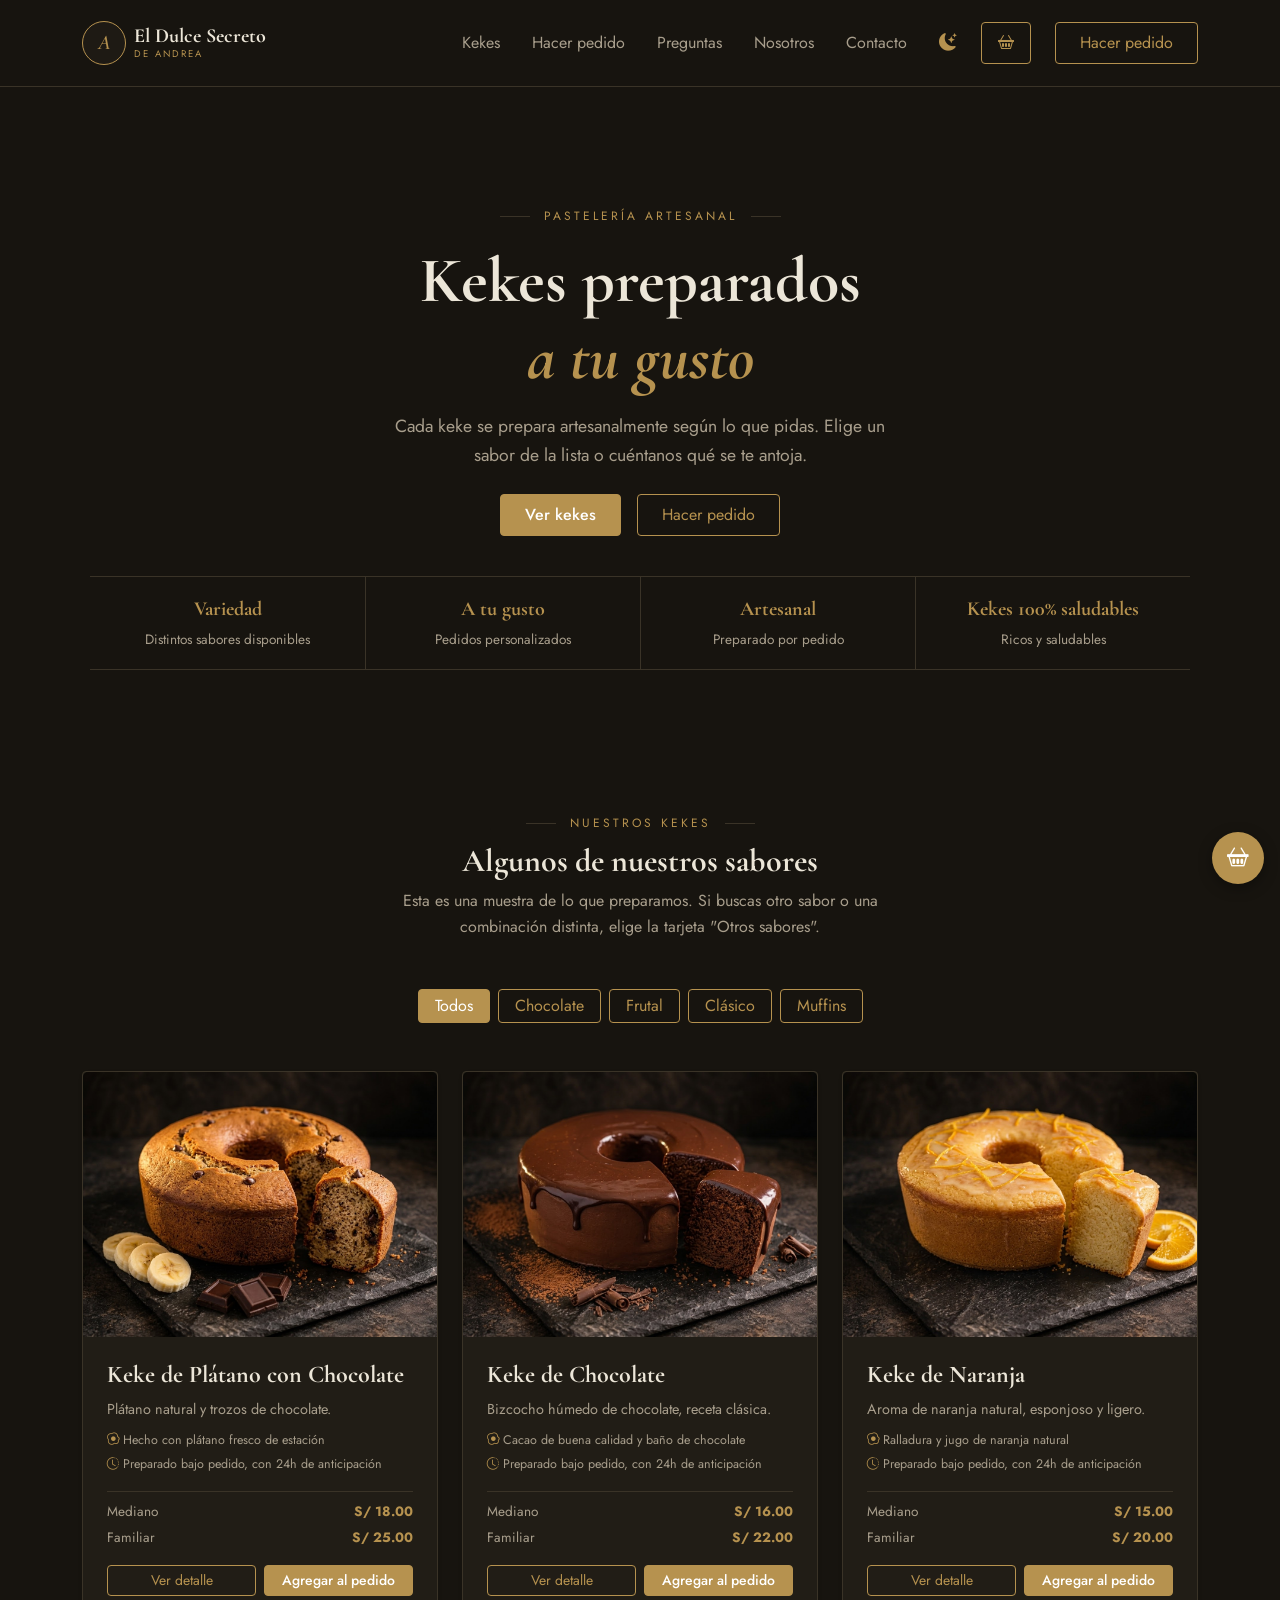
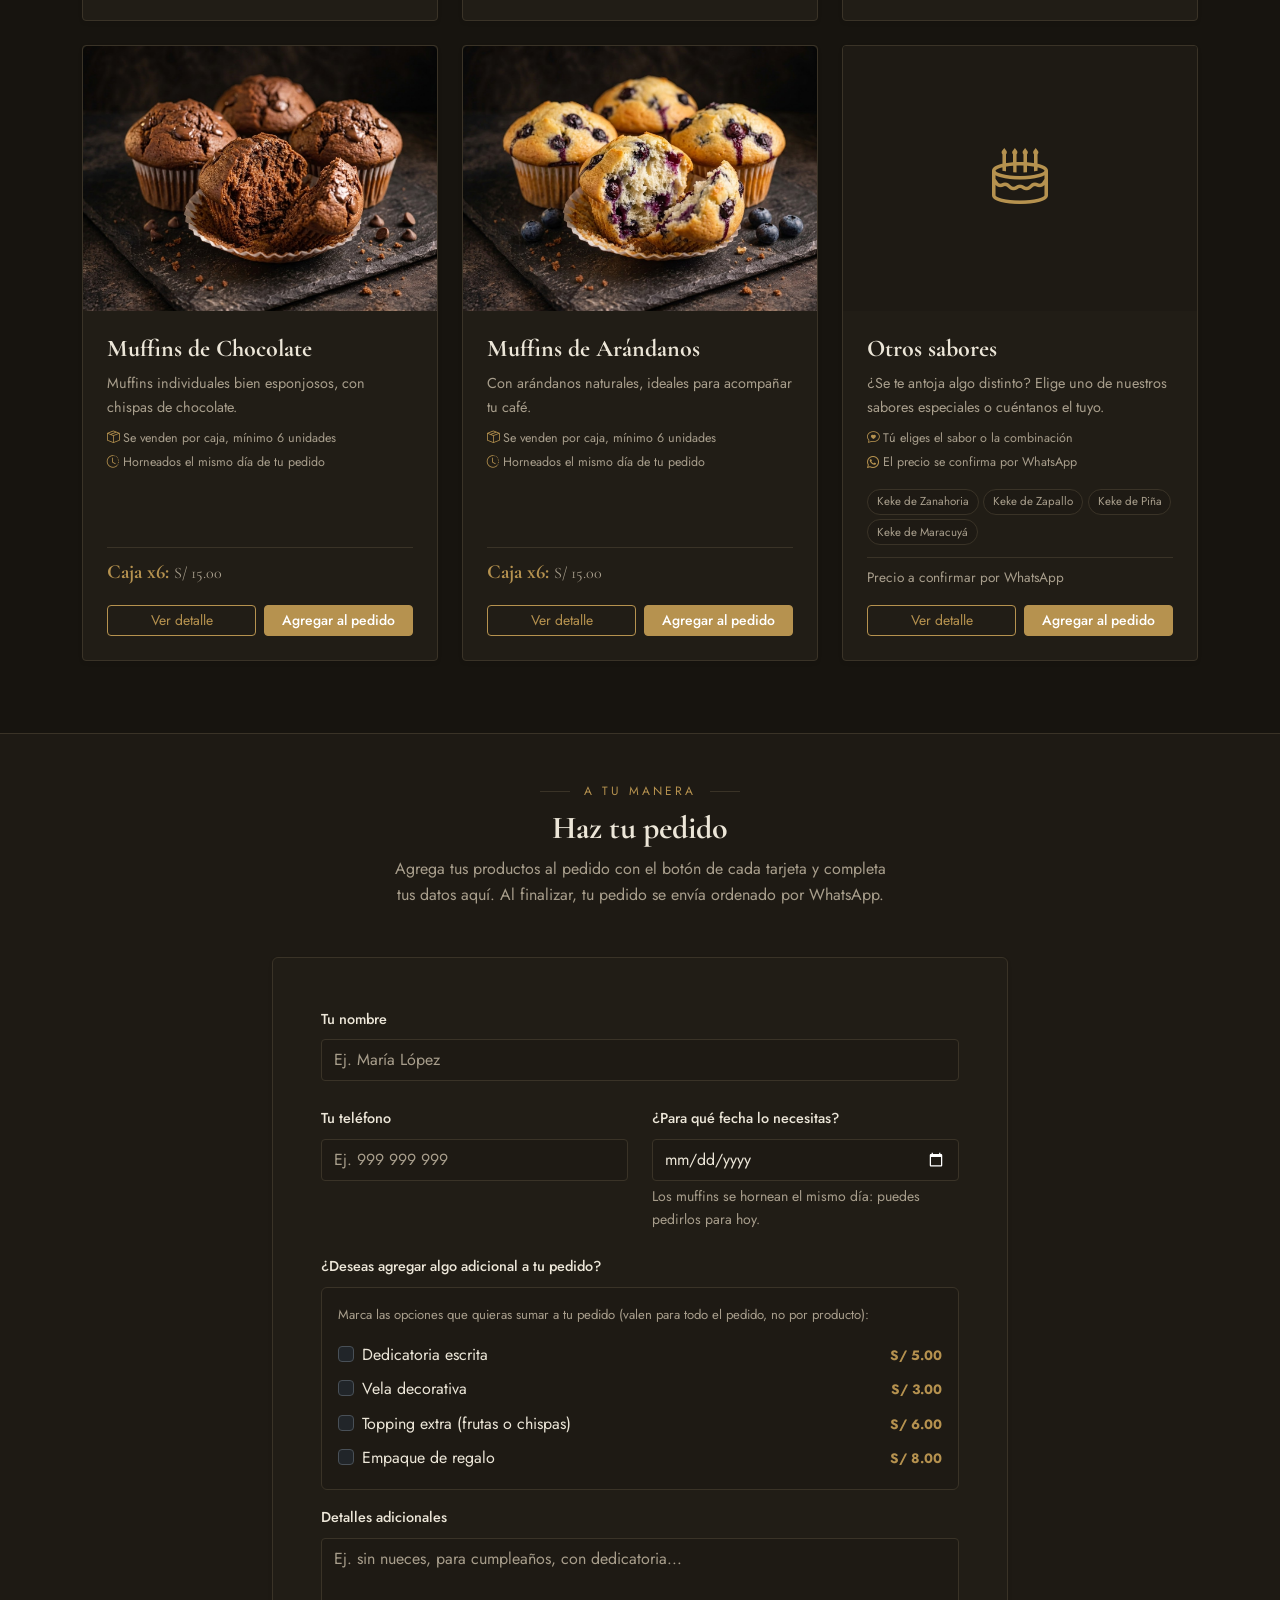
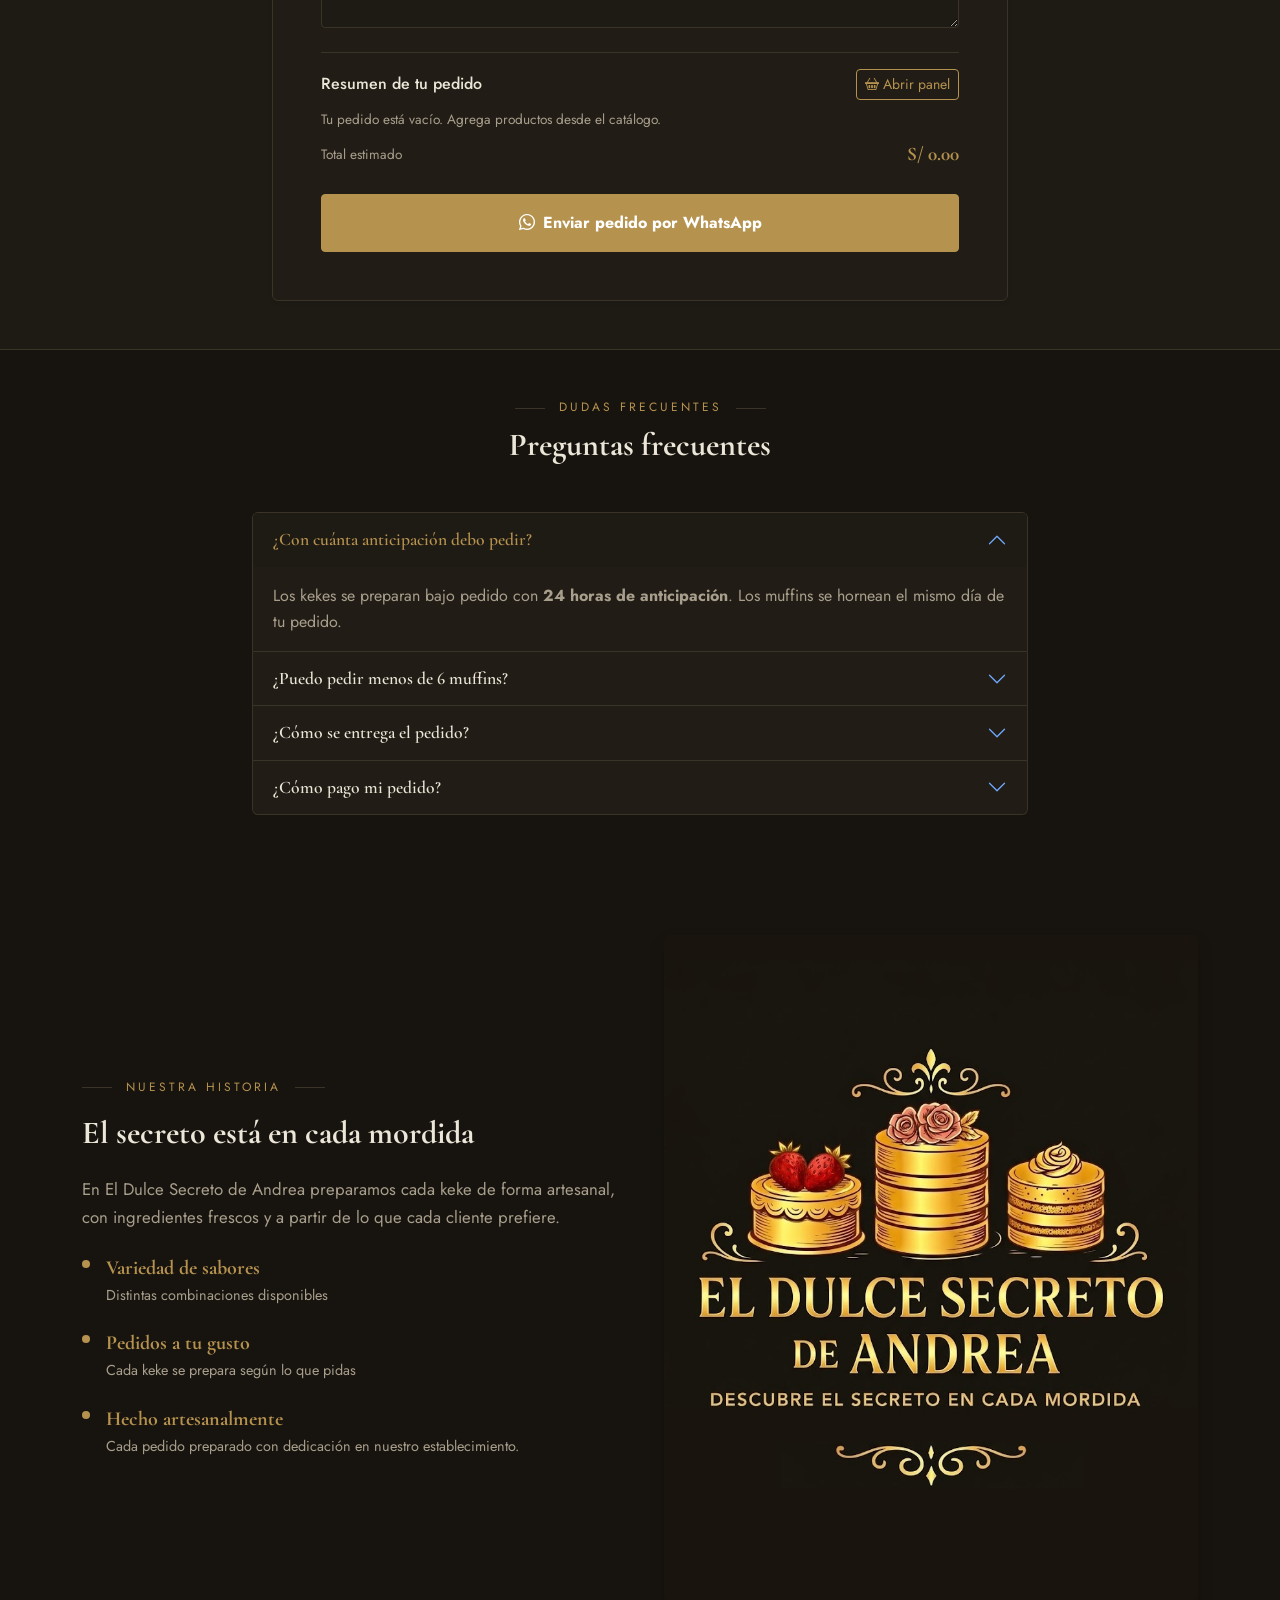
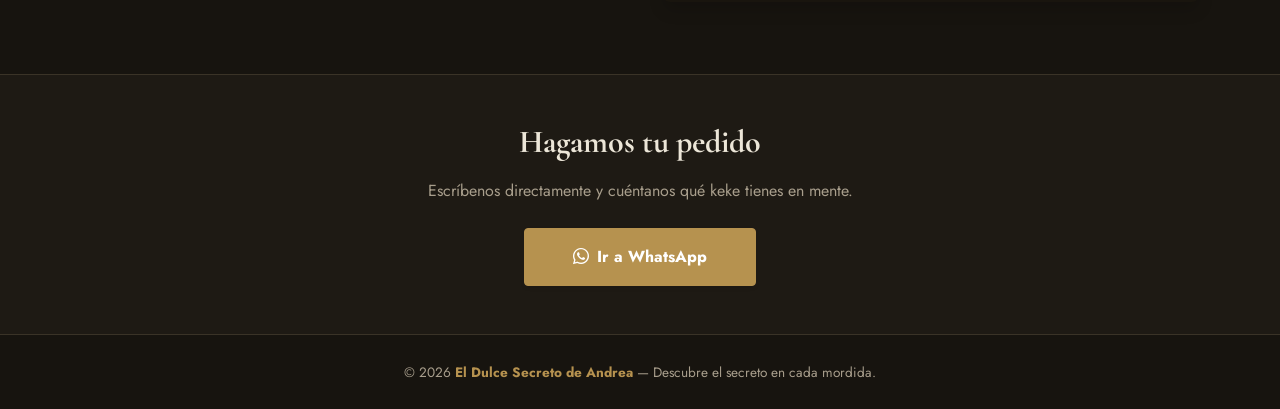
==== dulce-secreto-andrea/index.html @ 35e8a89d "Add files via upload" ====
<!DOCTYPE html>
<html lang="es" data-bs-theme="dark">
<head>
<meta charset="UTF-8">
<meta name="viewport" content="width=device-width, initial-scale=1.0">
<title>El Dulce Secreto de Andrea | Pastelería Artesanal</title>
<meta name="description" content="Kekes y muffins artesanales preparados a tu gusto. Elige tu sabor, arma tu pedido y envíalo por WhatsApp.">
<meta name="theme-color" content="#17140f">

<!-- SEO para compartir por WhatsApp / redes (Open Graph).
     IMPORTANTE: WhatsApp solo muestra la imagen y abre el enlace si og:image y og:url
     son direcciones completas (empiezan con https://). Al publicar en GitHub Pages,
     reemplaza USUARIO y REPO por los tuyos (por ejemplo:
       https://andrea.github.io/dulce-secreto/ y
       https://andrea.github.io/dulce-secreto/img/logo/logo-empresa.jpeg ). -->
<meta property="og:type" content="website">
<meta property="og:title" content="El Dulce Secreto de Andrea | Pastelería Artesanal">
<meta property="og:description" content="Kekes artesanales preparados a tu gusto. Elige tu sabor y arma tu pedido.">
<meta property="og:image" content="https://USUARIO.github.io/REPO/img/logo/logo-empresa.jpeg"> <!-- [EDITAR AQUÍ AL PUBLICAR] -->
<meta property="og:url" content="https://USUARIO.github.io/REPO/">                              <!-- [EDITAR AQUÍ AL PUBLICAR] -->

<!-- Favicon: se usa el logo del negocio -->
<link rel="icon" type="image/jpeg" href="img/logo/logo-empresa.jpeg">

<link rel="preconnect" href="https://fonts.googleapis.com">
<link rel="preconnect" href="https://fonts.gstatic.com" crossorigin>
<link href="https://fonts.googleapis.com/css2?family=Cormorant+Garamond:ital,wght@0,500;0,600;0,700;1,500&family=Jost:wght@300;400;500;600&display=swap" rel="stylesheet">
<link href="https://cdn.jsdelivr.net/npm/bootstrap@5.3.2/dist/css/bootstrap.min.css" rel="stylesheet">
<link rel="stylesheet" href="https://cdn.jsdelivr.net/npm/bootstrap-icons@1.11.3/font/bootstrap-icons.css">
<link rel="stylesheet" href="css/styles.css">

<!-- Lee el tema guardado ANTES de pintar la página (evita parpadeo) -->
<script>
  (function () {
    try {
      const guardado = localStorage.getItem("dulceSecretoTema");
      if (guardado === "light" || guardado === "dark") {
        document.documentElement.setAttribute("data-bs-theme", guardado);
      }
    } catch (e) { /* si el navegador bloquea localStorage, se usa el tema oscuro por defecto */ }
  })();
</script>
</head>
<body>

<!-- Saltar al contenido (accesibilidad) -->
<a href="#productos" class="visually-hidden-focusable btn btn-dorado position-absolute m-2" style="z-index:2000;">Saltar al contenido</a>

<!-- =================== ENCABEZADO =================== -->
<nav class="navbar navbar-expand-lg sticky-top navbar-custom py-3" aria-label="Navegación principal">
  <div class="container">
    <!-- Marca -->
    <a class="navbar-brand d-flex align-items-center gap-2" href="#" aria-label="El Dulce Secreto de Andrea, inicio">
      <div class="marca-logo" aria-hidden="true">A</div>
      <div class="d-flex flex-column lh-1">
        <span class="font-display fw-bold fs-5 m-0 p-0" style="color: var(--text-principal);">El Dulce Secreto</span>
        <span class="text-dorado text-uppercase mt-1" style="font-size: 0.6rem; letter-spacing: 2px;">de Andrea</span>
      </div>
    </a>

    <!-- Botones móvil -->
    <div class="d-flex align-items-center gap-2 d-lg-none">
      <button class="btn btn-sm btn-outline-secondary border-0 btn-tema" id="themeToggleMobile" aria-label="Cambiar tema claro u oscuro">
        <i class="bi bi-moon-stars-fill" id="iconMobile"></i>
      </button>
      <button class="navbar-toggler icono-personalizado border-0 shadow-none" type="button" data-bs-toggle="collapse" data-bs-target="#navbarNav" aria-controls="navbarNav" aria-expanded="false" aria-label="Abrir menú">
        <i class="bi bi-list"></i>
      </button>
    </div>

    <!-- Enlaces -->
    <div class="collapse navbar-collapse justify-content-end" id="navbarNav">
      <ul class="navbar-nav align-items-center gap-3">
        <li class="nav-item"><a class="nav-link text-suave nav-link-cierra" href="#productos">Kekes</a></li>
        <li class="nav-item"><a class="nav-link text-suave nav-link-cierra" href="#personalizado">Hacer pedido</a></li>
        <li class="nav-item"><a class="nav-link text-suave nav-link-cierra" href="#preguntas">Preguntas</a></li>
        <li class="nav-item"><a class="nav-link text-suave nav-link-cierra" href="#nosotros">Nosotros</a></li>
        <li class="nav-item"><a class="nav-link text-suave nav-link-cierra" href="#contacto">Contacto</a></li>
        <li class="nav-item d-none d-lg-block">
          <button class="btn btn-sm btn-outline-secondary border-0 btn-tema" id="themeToggleDesktop" aria-label="Cambiar tema claro u oscuro">
            <i class="bi bi-moon-stars-fill" id="iconDesktop"></i>
          </button>
        </li>
        <!-- Carrito en el menú (escritorio) -->
        <li class="nav-item d-none d-lg-block">
          <button class="btn btn-outline-dorado px-3 py-2 posicion-contador" data-bs-toggle="offcanvas" data-bs-target="#panelCarrito" aria-label="Abrir mi pedido">
            <i class="bi bi-basket2"></i>
            <span class="contador-carrito d-none" id="contadorCarritoMenu">0</span>
          </button>
        </li>
        <li class="nav-item ms-lg-2">
          <a href="#personalizado" class="btn btn-outline-dorado px-4 py-2 nav-link-cierra">Hacer pedido</a>
        </li>
      </ul>
    </div>
  </div>
</nav>

<!-- =================== HERO =================== -->
<section class="py-5 text-center mt-4">
  <div class="container py-5">
    <span class="filete mb-3">Pastelería artesanal</span>
    <h1 class="font-display fw-bold mb-3" style="font-size: clamp(2.5rem, 5vw, 4rem);">
      Kekes preparados<br>
      <em class="text-dorado" style="font-style: italic;">a tu gusto</em>
    </h1>
    <p class="text-suave mx-auto mb-4" style="max-width: 500px; font-size: 1.1rem;">
      Cada keke se prepara artesanalmente según lo que pidas. Elige un sabor de la lista o cuéntanos qué se te antoja.
    </p>

    <div class="d-flex justify-content-center gap-3 flex-wrap">
      <a href="#productos" class="btn btn-dorado px-4 py-2">Ver kekes</a>
      <a href="#personalizado" class="btn btn-outline-dorado px-4 py-2">Hacer pedido</a>
    </div>

    <!-- Franja de datos: cuadrícula centrada que se reordena en celular,
         tablet y escritorio sin necesitar columnas vacías para centrar. -->
    <div class="franja-datos reveal">
      <div class="franja-dato">
        <strong class="d-block font-display text-dorado fs-5">Variedad</strong>
        <span class="text-suave" style="font-size: 0.85rem;">Distintos sabores disponibles</span>
      </div>
      <div class="franja-dato">
        <strong class="d-block font-display text-dorado fs-5">A tu gusto</strong>
        <span class="text-suave" style="font-size: 0.85rem;">Pedidos personalizados</span>
      </div>
      <div class="franja-dato">
        <strong class="d-block font-display text-dorado fs-5">Artesanal</strong>
        <span class="text-suave" style="font-size: 0.85rem;">Preparado por pedido</span>
      </div>
      <div class="franja-dato">
        <strong class="d-block font-display text-dorado fs-5">Kekes 100% saludables</strong>
        <span class="text-suave" style="font-size: 0.85rem;">Ricos y saludables</span>
      </div>
    </div>
  </div>
</section>

<!-- =================== PRODUCTOS =================== -->
<section id="productos" class="py-5">
  <div class="container">
    <div class="text-center mb-5 reveal">
      <span class="filete mb-2">Nuestros kekes</span>
      <h2 class="font-display fw-bold">Algunos de nuestros sabores</h2>
      <p class="text-suave mx-auto mt-2" style="max-width: 500px;">Esta es una muestra de lo que preparamos. Si buscas otro sabor o una combinación distinta, elige la tarjeta "Otros sabores".</p>
    </div>

    <!-- Filtros (se generan desde js/productos.js) -->
    <div class="d-flex flex-wrap justify-content-center gap-2 mb-5" id="filtroCategorias" role="group" aria-label="Filtrar productos por categoría"></div>

    <!-- Tarjetas (se generan desde js/productos.js) -->
    <div class="row g-4" id="gridProductos"></div>
  </div>
</section>

<!-- =================== ARMA TU PEDIDO =================== -->
<section id="personalizado" class="py-5 mt-4" style="background-color: var(--form-bg); border-top: 1px solid var(--linea); border-bottom: 1px solid var(--linea);">
  <div class="container">
    <div class="text-center mb-5 reveal">
      <span class="filete mb-2">A tu manera</span>
      <h2 class="font-display fw-bold">Haz tu pedido</h2>
      <p class="text-suave mx-auto mt-2" style="max-width: 500px;">Agrega tus productos al pedido con el botón de cada tarjeta y completa tus datos aquí. Al finalizar, tu pedido se envía ordenado por WhatsApp.</p>
    </div>

    <div class="row justify-content-center">
      <div class="col-12 col-lg-8">
        <form id="formPedido" class="bg-tarjeta p-4 p-md-5 border border-linea rounded shadow-sm reveal" novalidate>

          <div class="mb-4">
            <label for="nombre" class="form-label fw-medium" style="font-size: 0.9rem;">Tu nombre</label>
            <input type="text" class="form-control py-2" id="nombre" name="nombre" placeholder="Ej. María López" autocomplete="name" required>
          </div>

          <div class="row mb-4">
            <div class="col-md-6 mb-4 mb-md-0">
              <label for="telefono" class="form-label fw-medium" style="font-size: 0.9rem;">Tu teléfono</label>
              <input type="tel" class="form-control py-2" id="telefono" name="telefono" placeholder="Ej. 999 999 999" autocomplete="tel" required>
            </div>
            <div class="col-md-6">
              <label for="fechaPedido" class="form-label fw-medium" style="font-size: 0.9rem;">¿Para qué fecha lo necesitas?</label>
              <input type="date" class="form-control py-2" id="fechaPedido" name="fechaPedido" required>
              <div class="form-text text-suave mt-1" id="ayudaFecha"></div>
            </div>
          </div>

          <!-- Adicionales: se eligen una sola vez por pedido.
               Los checks se generan desde CONFIG.adicionales (js/config.js) -->
          <div class="mb-4">
            <span class="form-label fw-medium d-block" style="font-size: 0.9rem;">¿Deseas agregar algo adicional a tu pedido?</span>
            <div class="border border-linea rounded p-3" style="background-color: var(--form-bg);">
              <p class="text-suave mb-3" style="font-size: 0.82rem;">Marca las opciones que quieras sumar a tu pedido (valen para todo el pedido, no por producto):</p>
              <div id="listaAdicionales"></div>
            </div>

            <label for="detalles" class="form-label fw-medium mt-3" style="font-size: 0.9rem;">Detalles adicionales</label>
            <textarea class="form-control py-2" id="detalles" name="detalles" rows="3" placeholder="Ej. sin nueces, para cumpleaños, con dedicatoria..."></textarea>
          </div>

          <!-- Resumen en vivo del carrito dentro del formulario.
               Se actualiza en cada cambio del carrito desde js/carrito.js. -->
          <div class="border-top border-linea pt-3 mb-4" id="resumenPedidoForm" aria-live="polite">
            <div class="d-flex justify-content-between align-items-center mb-2">
              <span class="fw-medium">Resumen de tu pedido</span>
              <button type="button" class="btn btn-sm btn-outline-dorado" data-bs-toggle="offcanvas" data-bs-target="#panelCarrito">
                <i class="bi bi-basket2 me-1"></i>Abrir panel
              </button>
            </div>
            <ul id="resumenListaForm" class="list-unstyled text-suave mb-2" style="font-size:0.85rem;"></ul>
            <div class="d-flex justify-content-between align-items-center">
              <span class="text-suave" style="font-size:0.85rem;">Total estimado</span>
              <span class="font-display fw-bold text-dorado" id="resumenTotalForm" style="font-size:1.2rem;">S/ 0.00</span>
            </div>
            <p id="resumenAvisoForm" class="text-suave d-none mt-2 mb-0" style="font-size:0.8rem;">
              <i class="bi bi-exclamation-circle me-1 text-dorado"></i>
              Tu pedido incluye un producto con <strong>precio por confirmar</strong> por WhatsApp.
            </p>
          </div>

          <button type="submit" class="btn btn-dorado w-100 py-3 fw-bold fs-6" id="btnEnviarPedido">
            <i class="bi bi-whatsapp me-2"></i>Enviar pedido por WhatsApp
          </button>
        </form>
      </div>
    </div>
  </div>
</section>

<!-- =================== PREGUNTAS FRECUENTES =================== -->
<section id="preguntas" class="py-5">
  <div class="container" style="max-width: 800px;">
    <div class="text-center mb-5 reveal">
      <span class="filete mb-2">Dudas frecuentes</span>
      <h2 class="font-display fw-bold">Preguntas frecuentes</h2>
    </div>

    <div class="accordion reveal" id="acordeonPreguntas">
      <div class="accordion-item">
        <h3 class="accordion-header">
          <button class="accordion-button" type="button" data-bs-toggle="collapse" data-bs-target="#pregunta1" aria-expanded="true" aria-controls="pregunta1">
            ¿Con cuánta anticipación debo pedir?
          </button>
        </h3>
        <div id="pregunta1" class="accordion-collapse collapse show" data-bs-parent="#acordeonPreguntas">
          <div class="accordion-body">
            Los kekes se preparan bajo pedido con <strong>24 horas de anticipación</strong>. Los muffins se hornean el mismo día de tu pedido.
          </div>
        </div>
      </div>
      <div class="accordion-item">
        <h3 class="accordion-header">
          <button class="accordion-button collapsed" type="button" data-bs-toggle="collapse" data-bs-target="#pregunta2" aria-expanded="false" aria-controls="pregunta2">
            ¿Puedo pedir menos de 6 muffins?
          </button>
        </h3>
        <div id="pregunta2" class="accordion-collapse collapse" data-bs-parent="#acordeonPreguntas">
          <div class="accordion-body">
            No, los muffins solo se venden <strong>por caja de 6 unidades</strong> (mínimo 1 caja por sabor).
          </div>
        </div>
      </div>
      <div class="accordion-item">
        <h3 class="accordion-header">
          <button class="accordion-button collapsed" type="button" data-bs-toggle="collapse" data-bs-target="#pregunta3" aria-expanded="false" aria-controls="pregunta3">
            ¿Cómo se entrega el pedido?
          </button>
        </h3>
        <div id="pregunta3" class="accordion-collapse collapse" data-bs-parent="#acordeonPreguntas">
          <div class="accordion-body">
            La entrega es en persona, en una zona que coordinamos contigo por WhatsApp al confirmar tu pedido.
          </div>
        </div>
      </div>
      <div class="accordion-item">
        <h3 class="accordion-header">
          <button class="accordion-button collapsed" type="button" data-bs-toggle="collapse" data-bs-target="#pregunta4" aria-expanded="false" aria-controls="pregunta4">
            ¿Cómo pago mi pedido?
          </button>
        </h3>
        <div id="pregunta4" class="accordion-collapse collapse" data-bs-parent="#acordeonPreguntas">
          <div class="accordion-body">
            Puedes pagar por Yape o Plin, en efectivo, o contra entrega (pagas cuando recibes tu pedido).
          </div>
        </div>
      </div>
    </div>
  </div>
</section>

<!-- =================== SOBRE ANDREA =================== -->
<section id="nosotros" class="py-5 mt-4">
  <div class="container">
    <div class="row align-items-center g-5">
      <div class="col-lg-6 reveal">
        <span class="filete mb-3" style="justify-content: flex-start;">Nuestra historia</span>
        <h2 class="font-display fw-bold mb-4">El secreto está en cada mordida</h2>
        <p class="text-suave mb-4" style="font-size: 1.05rem;">
          En El Dulce Secreto de Andrea preparamos cada keke de forma artesanal,
          con ingredientes frescos y a partir de lo que cada cliente prefiere.
        </p>

        <div class="d-flex flex-column gap-4 mt-4">
          <div class="d-flex gap-3">
            <div class="rounded-circle mt-1" style="width: 8px; height: 8px; background-color: var(--dorado); flex-shrink: 0;"></div>
            <div>
              <h5 class="font-display fw-bold text-dorado mb-1">Variedad de sabores</h5>
              <p class="text-suave mb-0" style="font-size: 0.9rem;">Distintas combinaciones disponibles</p>
            </div>
          </div>
          <div class="d-flex gap-3">
            <div class="rounded-circle mt-1" style="width: 8px; height: 8px; background-color: var(--dorado); flex-shrink: 0;"></div>
            <div>
              <h5 class="font-display fw-bold text-dorado mb-1">Pedidos a tu gusto</h5>
              <p class="text-suave mb-0" style="font-size: 0.9rem;">Cada keke se prepara según lo que pidas</p>
            </div>
          </div>
          <div class="d-flex gap-3">
            <div class="rounded-circle mt-1" style="width: 8px; height: 8px; background-color: var(--dorado); flex-shrink: 0;"></div>
            <div>
              <h5 class="font-display fw-bold text-dorado mb-1">Hecho artesanalmente</h5>
              <p class="text-suave mb-0" style="font-size: 0.9rem;">Cada pedido preparado con dedicación en nuestro establecimiento.</p>
            </div>
          </div>
        </div>
      </div>
      <div class="col-lg-6 reveal">
        <div class="rounded overflow-hidden shadow">
          <!-- Logo vertical 825x1024 (4:5): contain + fondo oscuro para no recortarlo -->
          <img src="img/logo/logo-empresa.jpeg" alt="Logo de El Dulce Secreto de Andrea" class="img-fluid logo-img" loading="lazy">
        </div>
      </div>
    </div>
  </div>
</section>

<!-- =================== CONTACTO =================== -->
<section id="contacto" class="py-5 text-center mt-4" style="background-color: var(--form-bg); border-top: 1px solid var(--linea);">
  <div class="container reveal">
    <h2 class="font-display fw-bold mb-3">Hagamos tu pedido</h2>
    <p class="text-suave mx-auto mb-4" style="max-width: 460px;">Escríbenos directamente y cuéntanos qué keke tienes en mente.</p>

    <!-- El enlace toma el número automáticamente desde js/config.js -->
    <a id="enlaceWhatsAppContacto" href="#" target="_blank" rel="noopener" class="btn btn-dorado px-5 py-3 fw-bold shadow-sm">
      <i class="bi bi-whatsapp me-2"></i>Ir a WhatsApp
    </a>
  </div>
</section>

<!-- =================== FOOTER =================== -->
<footer class="py-4 text-center border-top border-linea" style="background-color: var(--bg-principal);">
  <div class="container">
    <span class="text-suave" style="font-size: 0.85rem;">
      © 2026 <strong class="text-dorado">El Dulce Secreto de Andrea</strong> — Descubre el secreto en cada mordida.
    </span>
  </div>
</footer>

<!-- =================== PANEL DEL CARRITO (lateral) =================== -->
<div class="offcanvas offcanvas-end" tabindex="-1" id="panelCarrito" aria-labelledby="panelCarritoTitulo">
  <div class="offcanvas-header">
    <h2 class="offcanvas-title font-display fw-bold fs-4" id="panelCarritoTitulo">
      <i class="bi bi-basket2 me-2 text-dorado"></i>Tu pedido
    </h2>
    <button type="button" class="btn-close" data-bs-dismiss="offcanvas" aria-label="Cerrar carrito"></button>
  </div>

  <!-- El cuerpo del panel se divide en dos:
       - .panel-scroll  → zona que hace scroll (lista de productos)
       - .panel-pie     → bloque fijo abajo con totales y acciones -->
  <div class="offcanvas-body d-flex flex-column p-0">
    <div class="panel-scroll px-3 pt-3">
      <p id="carritoVacio" class="text-suave text-center my-5">
        Tu pedido está vacío.<br>Agrega productos desde el catálogo 🍰
      </p>
      <div id="listaCarrito"></div>
    </div>

    <div id="pieCarrito" class="panel-pie d-none">
      <div class="border-top border-linea pt-3 px-3 pb-3">
        <div class="d-flex justify-content-between text-suave" style="font-size:0.9rem;">
          <span>Subtotal</span><span id="subtotalCarrito">S/ 0.00</span>
        </div>
        <div class="d-flex justify-content-between text-suave" style="font-size:0.9rem;">
          <span>Adicionales</span><span id="totalAdicionalesCarrito">S/ 0.00</span>
        </div>
        <div class="d-flex justify-content-between align-items-center mt-2">
          <span class="fw-medium">Total estimado</span>
          <span class="font-display fw-bold text-dorado" id="totalCarrito" style="font-size:1.5rem;">S/ 0.00</span>
        </div>
        <p id="avisoPrecioConfirmar" class="text-suave d-none mt-2 mb-0" style="font-size:0.8rem;">
          <i class="bi bi-exclamation-circle me-1 text-dorado"></i>
          Tu pedido incluye un producto con <strong>precio por confirmar</strong> por WhatsApp.
        </p>
        <div class="d-flex gap-2 mt-3">
          <button type="button" class="btn btn-outline-dorado py-2 flex-shrink-0" id="btnVaciarPedido" aria-label="Vaciar mi pedido">
            <i class="bi bi-trash3"></i>
            <span class="d-none d-sm-inline ms-1">Vaciar</span>
          </button>
          <!-- Antes era un <a href="#personalizado"> con data-bs-dismiss, que Bootstrap
               no dejaba navegar. Ahora es un <button> que cierra el panel y luego
               hace scroll suave a #personalizado enfocando el campo "Tu nombre". -->
          <button type="button" class="btn btn-dorado py-2 flex-grow-1" id="btnIrAFormulario">
            Completar mis datos y enviar
          </button>
        </div>
      </div>
    </div>
  </div>
</div>

<!-- =================== MODAL DE DETALLE DE PRODUCTO =================== -->
<div class="modal fade" id="modalProducto" tabindex="-1" aria-labelledby="modalTitulo" aria-hidden="true">
  <div class="modal-dialog modal-dialog-centered">
    <div class="modal-content">
      <div class="modal-header">
        <h3 class="modal-title font-display fw-bold fs-4" id="modalTitulo">Producto</h3>
        <button type="button" class="btn-close" data-bs-dismiss="modal" aria-label="Cerrar detalle"></button>
      </div>
      <div class="modal-body">
        <div id="modalImagen" class="mb-3"></div>
        <p class="text-suave mb-2" id="modalDescripcion" style="font-size:0.95rem;"></p>
        <ul class="list-unstyled text-suave mb-4" id="modalDetalles" style="font-size:0.82rem;"></ul>

        <div id="modalOpciones" class="mb-3"></div>

        <!-- Bloque de "Otros sabores": selector de sabor + campo libre si elige "Otro" -->
        <div id="modalBloqueSabor" class="mb-3 d-none">
          <label for="modalSelectorSabor" class="form-label fw-medium" style="font-size:0.9rem;">Sabor</label>
          <select class="form-select" id="modalSelectorSabor">
            <option value="">Elige un sabor...</option>
          </select>
          <div class="mt-3 d-none" id="modalBloqueOtro">
            <label for="modalSaborOtro" class="form-label fw-medium" style="font-size:0.9rem;">Cuéntanos el sabor que deseas</label>
            <input type="text" class="form-control py-2" id="modalSaborOtro" maxlength="60"
                   placeholder="Ej. chocolate con naranja">
            <div class="form-text text-suave mt-1">Máx. 60 caracteres. El precio se confirma por WhatsApp.</div>
          </div>
          <div class="form-text text-suave mt-2">El precio de todos estos sabores se confirma por WhatsApp.</div>
        </div>
      </div>
      <div class="modal-footer flex-column align-items-stretch">
        <small class="text-suave d-none mb-2" id="modalMensajeAyuda"></small>
        <button type="button" class="btn btn-dorado w-100 py-2" id="modalAgregar">
          <i class="bi bi-basket2 me-1"></i>Agregar al pedido
        </button>
      </div>
    </div>
  </div>
</div>

<!-- =================== MODAL DE CONFIRMACIÓN (vaciar pedido) =================== -->
<div class="modal fade" id="modalConfirmarVaciar" tabindex="-1" aria-labelledby="modalConfirmarTitulo" aria-hidden="true">
  <div class="modal-dialog modal-dialog-centered">
    <div class="modal-content">
      <div class="modal-header">
        <h3 class="modal-title font-display fw-bold fs-5" id="modalConfirmarTitulo">¿Vaciar tu pedido?</h3>
        <button type="button" class="btn-close" data-bs-dismiss="modal" aria-label="Cancelar"></button>
      </div>
      <div class="modal-body">
        <p class="text-suave mb-0">Se quitarán todos los productos y adicionales que elegiste. Esta acción no se puede deshacer.</p>
      </div>
      <div class="modal-footer">
        <button type="button" class="btn btn-outline-dorado" data-bs-dismiss="modal">Cancelar</button>
        <button type="button" class="btn btn-dorado" id="btnConfirmarVaciar">Sí, vaciar</button>
      </div>
    </div>
  </div>
</div>

<!-- =================== BOTONES FLOTANTES =================== -->
<div class="botones-flotantes" id="botonesFlotantes">
  <button class="btn-flotante d-none" id="btnArriba" aria-label="Volver arriba">
    <i class="bi bi-arrow-up"></i>
  </button>
  <button class="btn-flotante" data-bs-toggle="offcanvas" data-bs-target="#panelCarrito" aria-label="Abrir mi pedido">
    <i class="bi bi-basket2"></i>
    <span class="contador-carrito d-none" id="contadorCarritoFlotante">0</span>
  </button>
</div>

<!-- =================== AVISO (toast) =================== -->
<div class="toast-container position-fixed bottom-0 start-50 translate-middle-x p-3" style="z-index: 2000;">
  <div id="toastCarrito" class="toast" role="status" aria-live="polite">
    <div class="toast-body d-flex align-items-center gap-2">
      <i class="bi bi-check-circle-fill text-dorado"></i>
      <span id="toastMensaje" class="flex-grow-1"></span>
      <button type="button" id="toastVerPedido" class="btn btn-sm btn-outline-dorado d-none">Ver mi pedido</button>
    </div>
  </div>
</div>

<!-- BOOTSTRAP 5 JS -->
<script src="https://cdn.jsdelivr.net/npm/bootstrap@5.3.2/dist/js/bootstrap.bundle.min.js"></script>

<!-- Scripts del sitio (el orden importa: primero datos, luego lógica) -->
<script src="js/config.js"></script>
<script src="js/productos.js"></script>
<script src="js/tema.js"></script>
<script src="js/filtros.js"></script>
<script src="js/carrito.js"></script>
<script src="js/pedido.js"></script>
<script src="js/main.js"></script>

<!-- Genera los checks de adicionales desde CONFIG y conecta sus eventos -->
<script>
  (function () {
    const contenedor = document.getElementById("listaAdicionales");
    /* Se arma el HTML usando escaparHTML (definida en js/carrito.js) para que
       cualquier texto proveniente de la configuración se escape correctamente. */
    contenedor.innerHTML = CONFIG.adicionales.map((a, i) => `
      <div class="form-check d-flex justify-content-between align-items-center ${i < CONFIG.adicionales.length - 1 ? "mb-2" : ""}">
        <span>
          <input class="form-check-input adicional-check" type="checkbox" id="adicional-${escaparHTML(a.id)}" data-id-adicional="${escaparHTML(a.id)}">
          <label class="form-check-label" for="adicional-${escaparHTML(a.id)}">${escaparHTML(a.nombre)}</label>
        </span>
        <span class="text-dorado fw-bold" style="font-size: 0.85rem;">${CONFIG.moneda} ${a.precio.toFixed(2)}</span>
      </div>
    `).join("");

    /* Re-conecta los eventos de los checks recién creados y pinta el carrito */
    contenedor.querySelectorAll(".adicional-check").forEach(chk => {
      chk.addEventListener("change", () => alternarAdicional(chk.dataset.idAdicional, chk.checked));
    });
    renderizarCarrito();
  })();
</script>

</body>
</html>
---- dulce-secreto-andrea/css/styles.css ----
/* ============================================================
   EL DULCE SECRETO DE ANDREA — Hoja de estilos
   Tema claro/oscuro, paleta dorada.
   Para cambiar colores, edita las variables de :root y de cada tema.
   ============================================================ */

:root {
  --font-display: 'Cormorant Garamond', serif;
  --font-body: 'Jost', sans-serif;
  --dorado: #b6924f;
  --dorado-hover: #9a7b42;
  --radio: 4px;
}

/* TEMA OSCURO (por defecto) */
[data-bs-theme="dark"] {
  --bg-principal: #17140f;
  --bg-tarjeta: #211d16;
  --text-principal: #ece6d8;
  --text-suave: #a89e8c;
  --linea: #3a3327;
  --form-bg: #1e1a14;
}

/* TEMA CLARO (crema elegante) */
[data-bs-theme="light"] {
  --bg-principal: #FAF7F1;
  --bg-tarjeta: #FFFDF8;
  --text-principal: #2A251E;
  --text-suave: #5C554D;
  --linea: #E6DFD1;
  --form-bg: #F5F0E7;
}

body {
  background-color: var(--bg-principal);
  color: var(--text-principal);
  font-family: var(--font-body);
  line-height: 1.65;
  transition: background-color 0.3s ease, color 0.3s ease;
}

h1, h2, h3, h4, h5, h6, .font-display {
  font-family: var(--font-display);
}

/* Utilidades personalizadas */
.text-dorado { color: var(--dorado) !important; }
.bg-tarjeta { background-color: var(--bg-tarjeta); transition: background-color 0.3s ease; }
.text-suave { color: var(--text-suave) !important; transition: color 0.3s ease; }
.border-linea { border-color: var(--linea) !important; transition: border-color 0.3s ease; }

/* Botones personalizados */
.btn-dorado {
  background-color: var(--dorado);
  color: #fff;
  border: 1px solid var(--dorado);
  transition: all 0.3s;
  font-weight: 500;
  border-radius: var(--radio);
}
.btn-dorado:hover, .btn-dorado:focus {
  background-color: var(--dorado-hover);
  color: #fff;
  border-color: var(--dorado-hover);
}
/* Estado deshabilitado accesible y visible */
.btn-dorado:disabled, .btn-dorado.disabled {
  background-color: var(--dorado);
  border-color: var(--dorado);
  opacity: 0.55;
  cursor: not-allowed;
}

.btn-outline-dorado {
  background-color: transparent;
  color: var(--dorado);
  border: 1px solid var(--dorado);
  transition: all 0.3s;
  border-radius: var(--radio);
}
.btn-outline-dorado:hover, .btn-outline-dorado.activo {
  background-color: var(--dorado);
  color: #fff;
}

/* Filetes decorativos */
.filete {
  display: flex; align-items: center; justify-content: center; gap: 14px;
  color: var(--dorado); font-size: 0.75rem; letter-spacing: 3px; text-transform: uppercase;
}
.filete::before, .filete::after {
  content: ""; width: 30px; height: 1px; background-color: var(--linea);
}

/* Navegación */
.navbar-custom {
  background-color: var(--bg-principal) !important;
  border-bottom: 1px solid var(--linea);
}

.marca-logo {
  width: 44px; height: 44px; border-radius: 50%;
  border: 1px solid var(--dorado);
  display: flex; align-items: center; justify-content: center;
  font-family: var(--font-display); font-style: italic; font-weight: 600;
  font-size: 1.3rem; color: var(--dorado);
  background-color: var(--form-bg);
}

/* Botón de tema (icono Bootstrap) */
.btn-tema {
  display: flex; align-items: center; justify-content: center;
  width: 34px; height: 34px;
  font-size: 1.1rem;
  color: var(--dorado);
}
.btn-tema:hover { color: var(--dorado-hover); }

/* Botón hamburguesa */
.navbar-toggler.icono-personalizado {
  padding: 0.25rem;
  font-size: 1.6rem;
  line-height: 1;
  color: var(--dorado);
}
.navbar-toggler.icono-personalizado:focus { box-shadow: none; }

/* ============ FRANJA DE DATOS DEL INICIO ============
   Usa CSS Grid centrada para evitar las columnas vacías.
   Celular (<576px): 1 columna.
   Tablet (≥576px):  2 columnas.
   Escritorio (≥992px): 4 columnas en línea. */
.franja-datos {
  display: grid;
  gap: 0;
  grid-template-columns: 1fr;
  margin: 2.5rem auto 0 auto;
  max-width: 1100px;
  border-top: 1px solid var(--linea);
  border-bottom: 1px solid var(--linea);
}
.franja-dato {
  padding: 1rem 0.75rem;
  text-align: center;
  border-top: 1px solid var(--linea);
}
.franja-dato:first-child { border-top: none; }
@media (min-width: 576px) {
  .franja-datos { grid-template-columns: 1fr 1fr; }
  .franja-dato { border-top: none; border-bottom: 1px solid var(--linea); }
  .franja-dato:nth-last-child(-n+2) { border-bottom: none; }
  .franja-dato + .franja-dato { border-left: 1px solid var(--linea); }
  .franja-dato:nth-child(2n+1) { border-left: none; }
}
@media (min-width: 992px) {
  .franja-datos { grid-template-columns: repeat(4, 1fr); }
  .franja-dato { border-bottom: none; }
  .franja-dato + .franja-dato { border-left: 1px solid var(--linea); }
}

/* Tarjetas de producto */
.producto-card {
  transition: border-color 0.3s, transform 0.3s;
  border-radius: var(--radio);
  overflow: hidden;
}
.producto-card:hover {
  border-color: var(--dorado) !important;
  transform: translateY(-3px);
}
/* Fotos 1200x896 (4:3): se recortan parejo con cover */
.producto-img { aspect-ratio: 4/3; object-fit: cover; width: 100%; background: var(--form-bg); cursor: pointer; }

/* Tarjeta "Otros sabores": ícono en lugar de foto */
.producto-sin-foto {
  aspect-ratio: 4/3; width: 100%;
  display: flex; align-items: center; justify-content: center;
  background: var(--form-bg); color: var(--dorado); font-size: 3.5rem;
  cursor: pointer;
}

/* Etiquetas pequeñas (chips) para listar sabores disponibles */
.chip-sabores { display: flex; flex-wrap: wrap; gap: 0.3rem; margin-bottom: 0.75rem; }
.chip-sabor {
  display: inline-block;
  font-size: 0.72rem;
  padding: 0.15rem 0.55rem;
  border: 1px solid var(--linea);
  color: var(--text-suave);
  background: var(--form-bg);
  border-radius: 999px;
  overflow-wrap: anywhere;
}

/* Logo de la empresa en "Nosotros": vertical 825x1024 (4:5),
   contain + fondo oscuro para que no se recorte */
.logo-img {
  aspect-ratio: 4/5; object-fit: contain; width: 100%;
  background-color: #19150e;
}

/* Formularios */
.form-control, .form-select {
  background-color: var(--form-bg);
  border: 1px solid var(--linea);
  color: var(--text-principal);
  border-radius: var(--radio);
}
.form-control:focus, .form-select:focus {
  background-color: var(--form-bg);
  color: var(--text-principal);
  border-color: var(--dorado);
  box-shadow: 0 0 0 0.25rem rgba(182, 146, 79, 0.25);
}
::-webkit-input-placeholder { color: var(--text-suave) !important; opacity: 0.7; }
.form-check-input:checked { background-color: var(--dorado); border-color: var(--dorado); }
.form-check-input:focus { border-color: var(--dorado); box-shadow: 0 0 0 0.25rem rgba(182,146,79,.25); }

/* ============ ANIMACIONES DE SCROLL ============ */
.reveal {
  opacity: 0;
  transform: translateY(24px);
  transition: opacity 0.6s ease, transform 0.6s ease;
}
.reveal.visible { opacity: 1; transform: none; }
@media (prefers-reduced-motion: reduce) {
  .reveal { opacity: 1; transform: none; transition: none; }
}

/* ============ BOTONES FLOTANTES ============
   Importante: el z-index debe quedar POR DEBAJO del panel lateral
   (offcanvas usa 1045) y de los modales (1055). Así nunca tapa el
   botón "Completar mis datos y enviar". Además, mientras el panel
   del carrito está abierto, el bloque se oculta por completo. */
.botones-flotantes {
  position: fixed; right: 1rem; bottom: 1rem; z-index: 1030;
  display: flex; flex-direction: column; gap: 0.6rem; align-items: center;
}
.botones-flotantes.oculto { display: none; }
.btn-flotante {
  width: 52px; height: 52px; border-radius: 50%;
  display: flex; align-items: center; justify-content: center;
  background-color: var(--dorado); color: #fff; border: none;
  font-size: 1.35rem; box-shadow: 0 4px 14px rgba(0,0,0,0.35);
  transition: background-color 0.3s, transform 0.2s;
  position: relative;
}
.btn-flotante:hover { background-color: var(--dorado-hover); color: #fff; transform: translateY(-2px); }

/* Contador del carrito (sirve para el flotante y el del menú) */
.contador-carrito {
  position: absolute; top: -5px; right: -5px;
  min-width: 20px; height: 20px; padding: 0 5px;
  border-radius: 999px;
  background-color: var(--dorado-hover); color: #fff;
  border: 2px solid var(--bg-principal);
  font-size: 0.7rem; font-weight: 600;
  display: flex; align-items: center; justify-content: center;
}
/* Dentro del botón del menú, el contador usa posición absoluta respecto al botón */
.posicion-contador { position: relative; }

/* ============ PANEL DEL CARRITO (offcanvas) ============
   Estructura: la lista hace scroll, el pie queda fijo abajo. */
.offcanvas {
  background-color: var(--bg-principal);
  color: var(--text-principal);
}
.offcanvas-header { border-bottom: 1px solid var(--linea); }
.offcanvas-header .btn-close { filter: none; }
[data-bs-theme="light"] .offcanvas-header .btn-close { filter: none; }
[data-bs-theme="dark"] .offcanvas-header .btn-close { filter: invert(1); }

/* Zona desplazable de los productos */
.panel-scroll {
  flex: 1 1 auto;
  overflow-y: auto;
  min-height: 0; /* permite que flex calcule el scroll correctamente */
}

/* Pie fijo del panel con totales y acciones */
.panel-pie {
  position: sticky;
  bottom: 0;
  background-color: var(--bg-principal);
  box-shadow: 0 -4px 10px rgba(0,0,0,0.15);
}

/* Protección contra textos largos sin espacios (p. ej. sabores personalizados) */
#listaCarrito, #resumenListaForm {
  overflow-wrap: anywhere;
  word-break: break-word;
}

/* Stepper de cantidad dentro del carrito */
.stepper-btn {
  width: 28px; height: 28px; padding: 0;
  display: inline-flex; align-items: center; justify-content: center;
}

/* ============ MODAL DE PRODUCTO ============ */
.modal-content {
  background-color: var(--bg-tarjeta);
  color: var(--text-principal);
  border: 1px solid var(--linea);
  border-radius: var(--radio);
}
.modal-header, .modal-footer { border-color: var(--linea); }
[data-bs-theme="dark"] .modal-header .btn-close { filter: invert(1); }

/* Botones de tamaño en el modal (Mediano / Familiar). Sin preselección. */
.tamano-grupo { display: flex; gap: 0.5rem; flex-wrap: wrap; }
.btn-tamano {
  flex: 1 1 140px;
  min-width: 0;
  padding: 0.6rem 0.75rem;
  text-align: left;
  border: 1px solid var(--linea);
  background: var(--form-bg);
  color: var(--text-principal);
  border-radius: var(--radio);
  transition: all 0.2s;
}
.btn-tamano:hover { border-color: var(--dorado); }
.btn-tamano.seleccionado {
  border-color: var(--dorado);
  background: var(--dorado);
  color: #fff;
}
.btn-tamano .precio { display: block; font-size: 0.9rem; opacity: 0.9; }
.btn-tamano strong { display: block; font-family: var(--font-display); font-size: 1.05rem; }

/* Contador +/- para muffins dentro del modal */
.contador-cajas { display: flex; align-items: center; gap: 0.75rem; }
.contador-cajas .btn { width: 36px; height: 36px; padding: 0; display: inline-flex; align-items: center; justify-content: center; }
.contador-cajas .valor { min-width: 2.5rem; text-align: center; font-weight: 600; font-size: 1.1rem; }

/* ============ PREGUNTAS FRECUENTES (acordeón) ============ */
.accordion-item {
  background-color: var(--bg-tarjeta);
  border: 1px solid var(--linea);
  color: var(--text-principal);
}
.accordion-button {
  background-color: var(--bg-tarjeta);
  color: var(--text-principal);
  font-family: var(--font-display);
  font-weight: 600;
  font-size: 1.1rem;
}
.accordion-button:not(.collapsed) {
  background-color: var(--form-bg);
  color: var(--dorado);
  box-shadow: none;
}
.accordion-button:focus {
  border-color: var(--dorado);
  box-shadow: 0 0 0 0.25rem rgba(182,146,79,0.25);
}
.accordion-body { color: var(--text-suave); }

/* ============ TOAST (aviso de producto agregado) ============ */
.toast {
  background-color: var(--bg-tarjeta);
  color: var(--text-principal);
  border: 1px solid var(--dorado);
}

/* ============ AJUSTES PARA PANTALLAS DE 360 px ============
   Garantiza que nada se salga del ancho del celular pequeño. */
@media (max-width: 400px) {
  .btn-tamano { flex-basis: 100%; }
  .toast-container { width: 100%; }
  .toast { width: calc(100% - 1rem); }
}
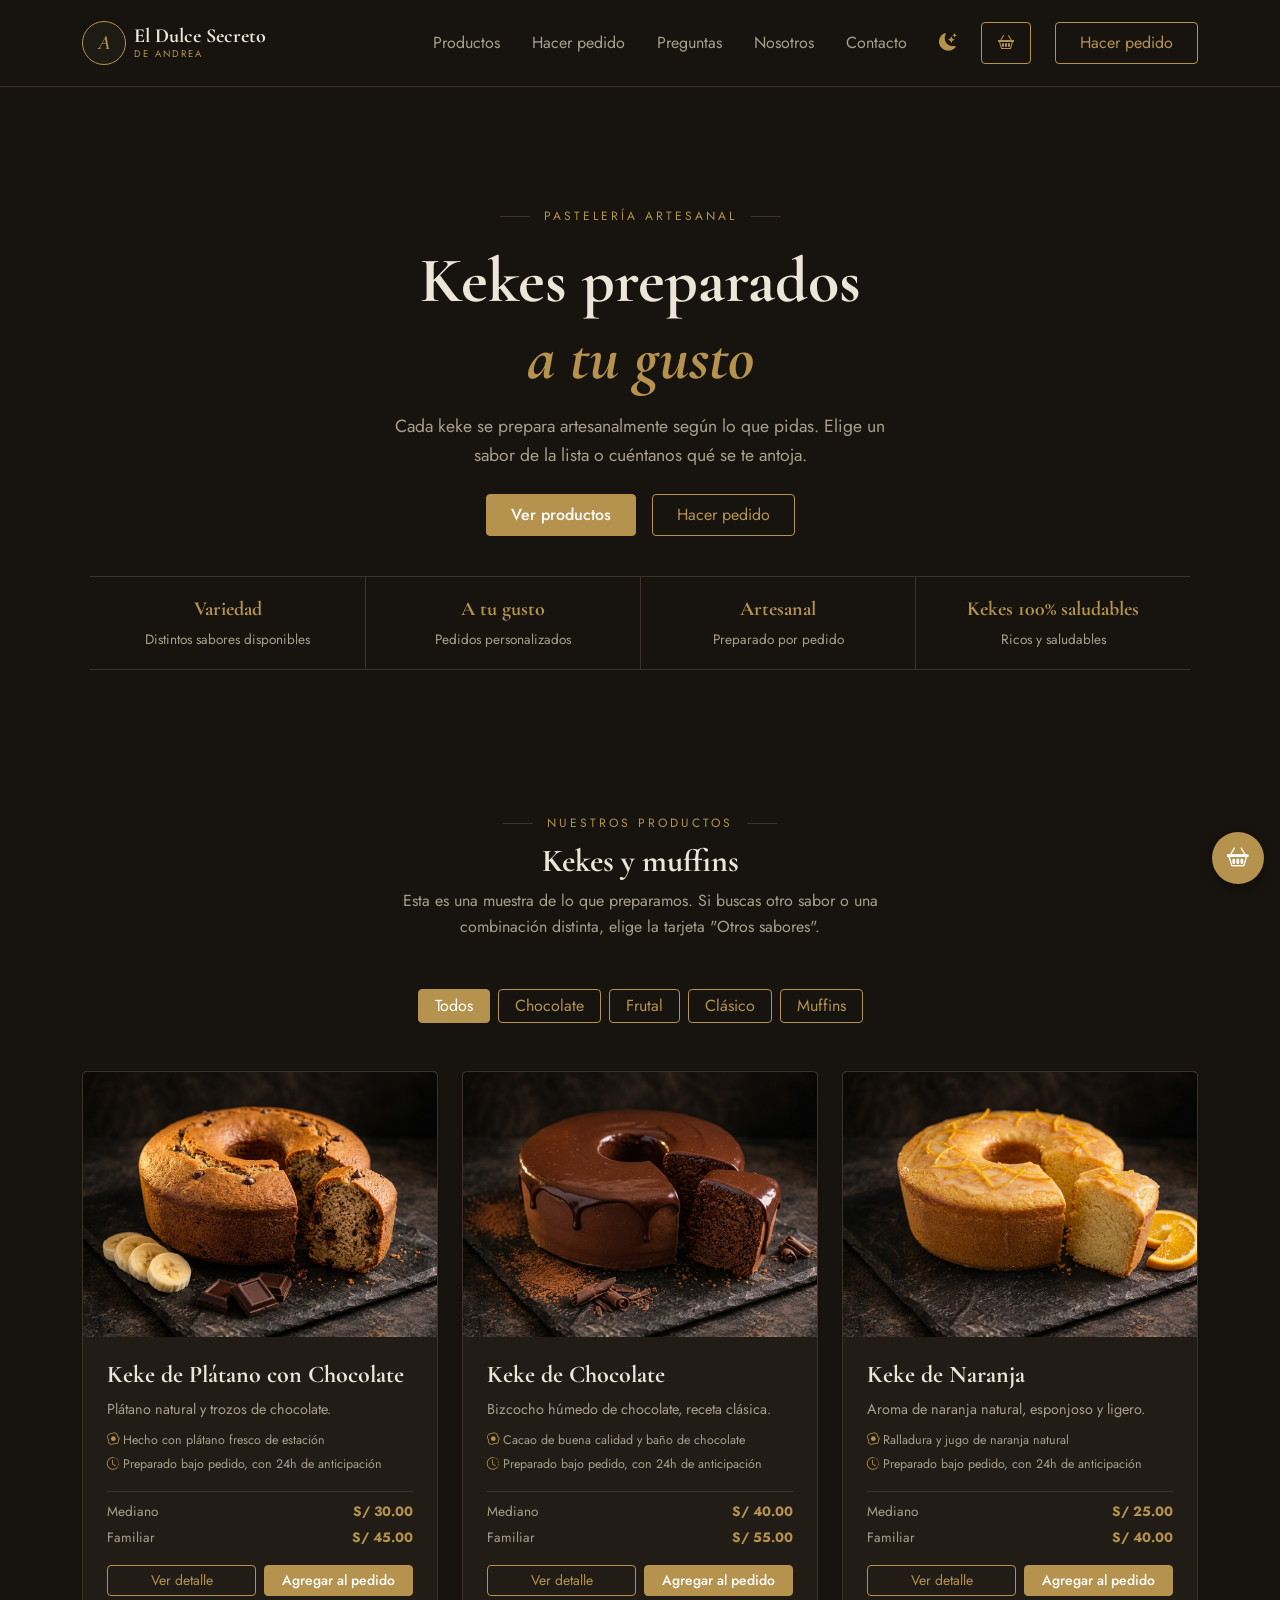
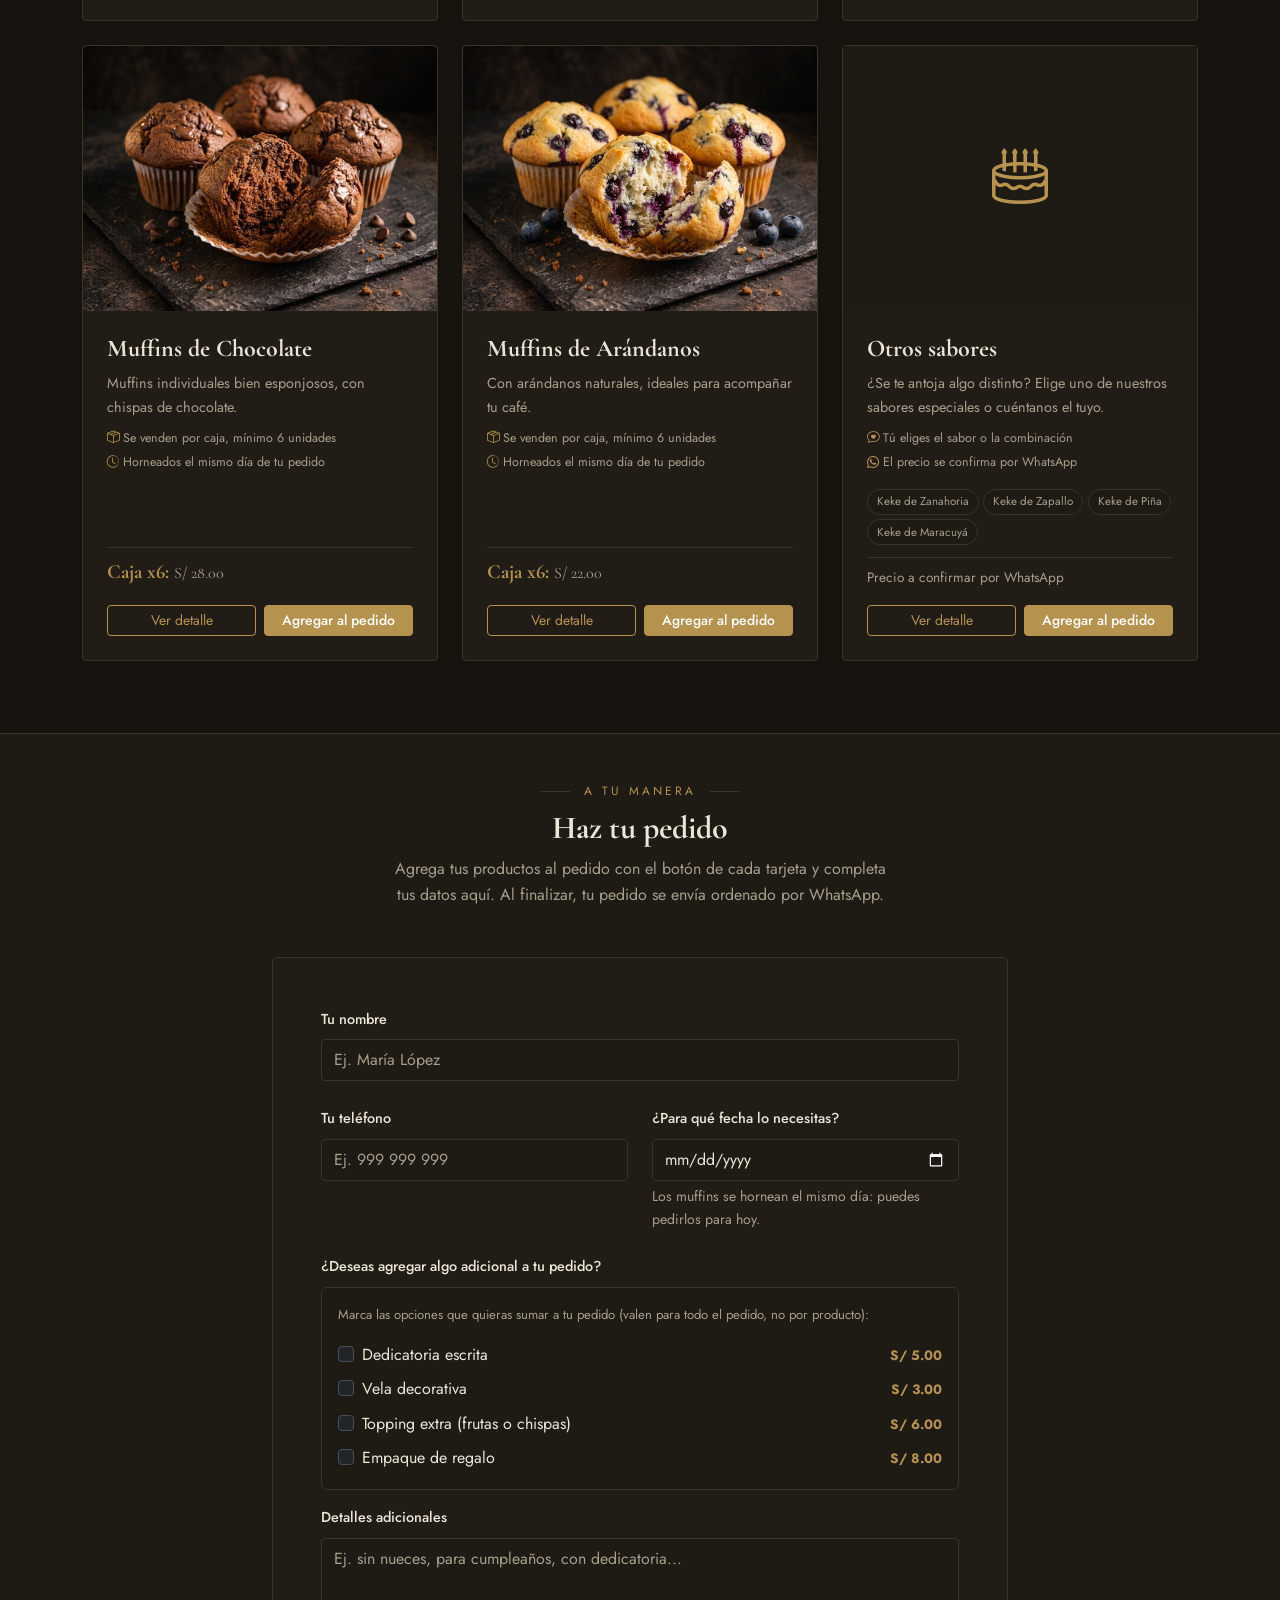
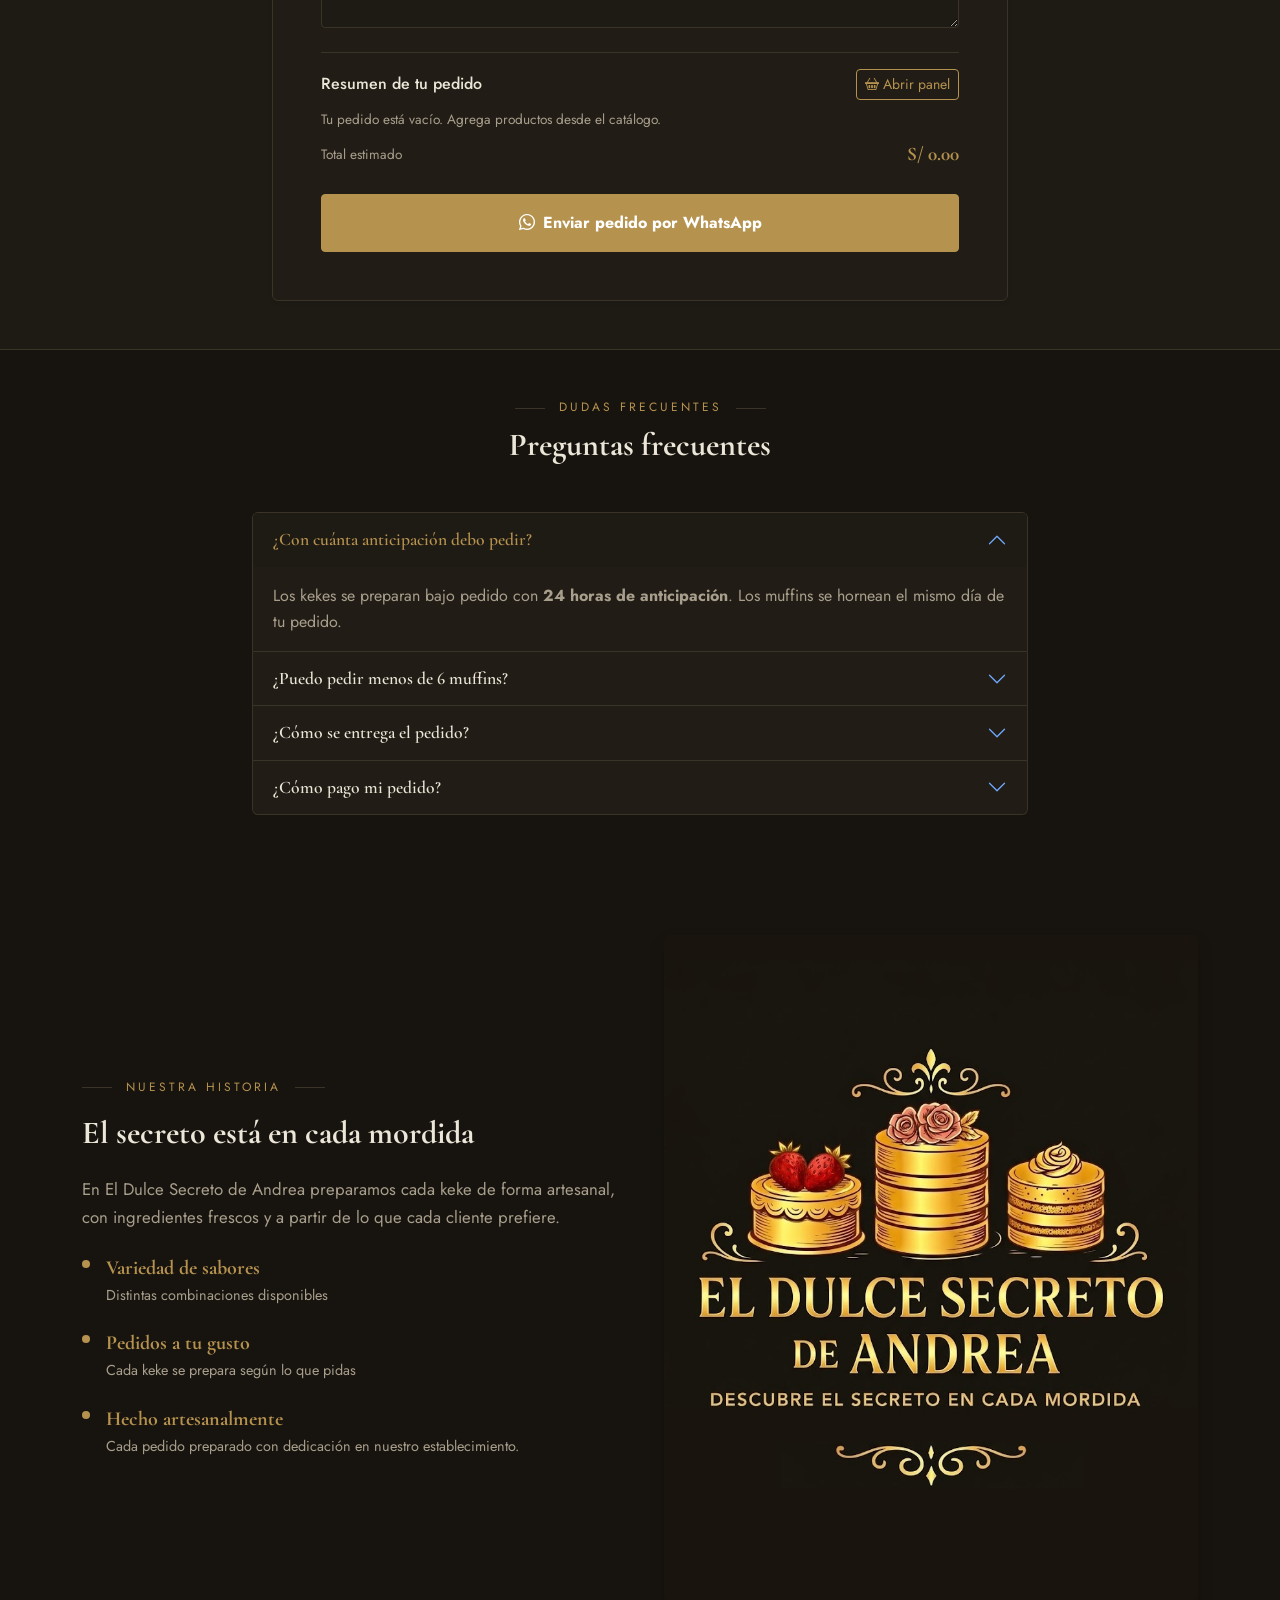
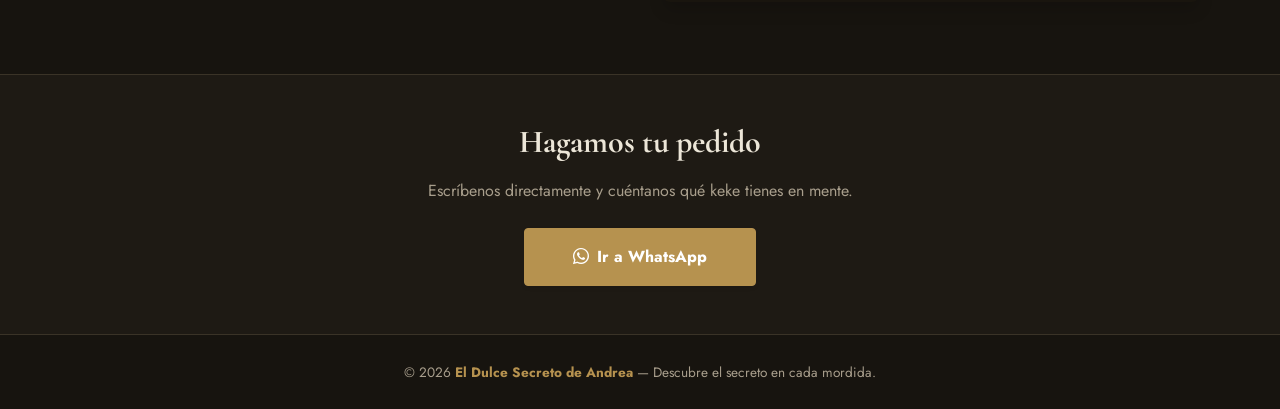
==== commit a869bf7d: "Add files via upload" ====
--- a/dulce-secreto-andrea/index.html
+++ b/dulce-secreto-andrea/index.html
@@ -71,7 +71,7 @@
     <!-- Enlaces -->
     <div class="collapse navbar-collapse justify-content-end" id="navbarNav">
       <ul class="navbar-nav align-items-center gap-3">
-        <li class="nav-item"><a class="nav-link text-suave nav-link-cierra" href="#productos">Kekes</a></li>
+        <li class="nav-item"><a class="nav-link text-suave nav-link-cierra" href="#productos">Productos</a></li>
         <li class="nav-item"><a class="nav-link text-suave nav-link-cierra" href="#personalizado">Hacer pedido</a></li>
         <li class="nav-item"><a class="nav-link text-suave nav-link-cierra" href="#preguntas">Preguntas</a></li>
         <li class="nav-item"><a class="nav-link text-suave nav-link-cierra" href="#nosotros">Nosotros</a></li>
@@ -109,7 +109,7 @@
     </p>
 
     <div class="d-flex justify-content-center gap-3 flex-wrap">
-      <a href="#productos" class="btn btn-dorado px-4 py-2">Ver kekes</a>
+      <a href="#productos" class="btn btn-dorado px-4 py-2">Ver productos</a>
       <a href="#personalizado" class="btn btn-outline-dorado px-4 py-2">Hacer pedido</a>
     </div>
 
@@ -140,8 +140,8 @@
 <section id="productos" class="py-5">
   <div class="container">
     <div class="text-center mb-5 reveal">
-      <span class="filete mb-2">Nuestros kekes</span>
-      <h2 class="font-display fw-bold">Algunos de nuestros sabores</h2>
+      <span class="filete mb-2">Nuestros productos</span>
+      <h2 class="font-display fw-bold">Kekes y muffins</h2>
       <p class="text-suave mx-auto mt-2" style="max-width: 500px;">Esta es una muestra de lo que preparamos. Si buscas otro sabor o una combinación distinta, elige la tarjeta "Otros sabores".</p>
     </div>
 
